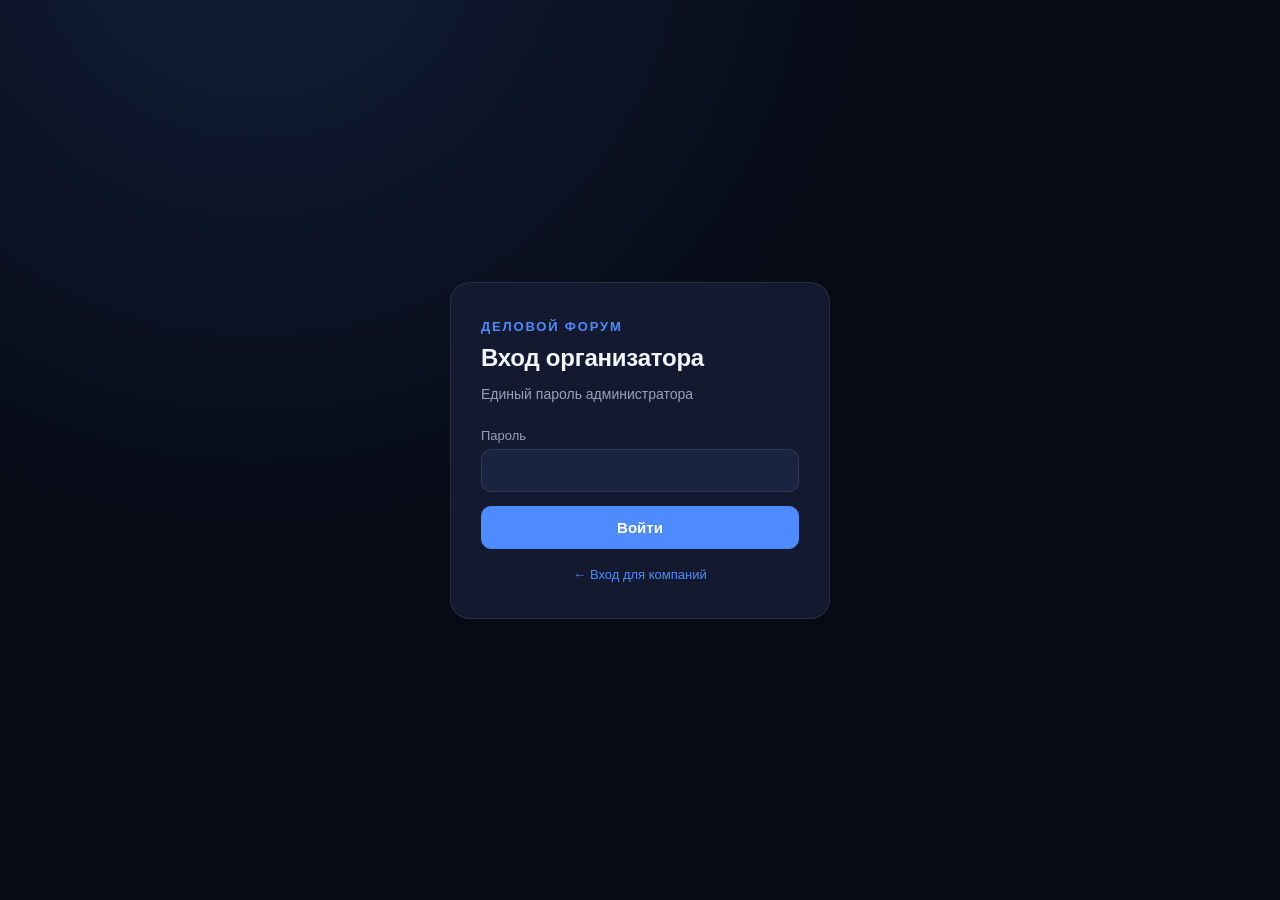
==== admin.html @ ad267786 "Add B2B business-matchmaking app for forum networking Static Tinder-style swipe app for business-for" ====
<!doctype html>
<html lang="ru">
<head>
  <meta charset="UTF-8" />
  <meta name="viewport" content="width=device-width, initial-scale=1, viewport-fit=cover" />
  <title>Админ-панель — деловые знакомства форума</title>
  <link rel="stylesheet" href="css/style.css" />
</head>
<body>
  <!-- Экран входа админа -->
  <div class="auth-page" id="adminLoginScreen">
    <div class="auth-box card-surface">
      <div class="brand">Деловой форум</div>
      <h1>Вход организатора</h1>
      <p class="sub">Единый пароль администратора</p>

      <div class="auth-error" id="adminLoginError"></div>

      <form id="adminLoginForm">
        <div class="field">
          <label for="adminPassword">Пароль</label>
          <input id="adminPassword" type="password" autocomplete="current-password" required />
        </div>
        <button class="btn btn--primary btn--block" type="submit" id="adminLoginBtn">Войти</button>
      </form>

      <div class="auth-footer-link">
        <a href="index.html">← Вход для компаний</a>
      </div>
    </div>
  </div>

  <!-- Панель администратора -->
  <div class="admin-shell" id="adminPanel" hidden>
    <div class="admin-header">
      <h1>Компании-участники</h1>
      <div style="display:flex; gap:10px;">
        <button class="btn" id="adminLogoutBtn">Выйти</button>
        <button class="btn btn--primary" id="openAddFormBtn">+ Добавить компанию</button>
      </div>
    </div>

    <div id="newCredentialsPanel"></div>

    <div class="admin-table-wrap card-surface" style="padding: 6px;">
      <table class="admin-table">
        <thead>
          <tr>
            <th>Компания</th>
            <th>Сфера</th>
            <th>Контакт</th>
            <th>Доступ</th>
            <th></th>
          </tr>
        </thead>
        <tbody id="companiesTableBody"></tbody>
      </table>
    </div>
  </div>

  <!-- Форма добавления/редактирования -->
  <div class="modal-overlay" id="companyFormModal">
    <div class="modal-sheet" style="max-width:640px;">
      <h3 id="companyFormTitle" style="margin-bottom:16px;">Добавить компанию</h3>
      <form id="companyForm">
        <input type="hidden" id="companyId" />
        <div class="form-grid">
          <div class="field field--full">
            <label>Название компании</label>
            <input id="f_name" required />
          </div>
          <div class="field field--full">
            <label>Ссылка на фото (URL)</label>
            <input id="f_photo_url" type="url" placeholder="https://…" />
          </div>
          <div class="field">
            <label>Сфера деятельности</label>
            <input id="f_industry" />
          </div>
          <div class="field">
            <label>Имя контактного лица</label>
            <input id="f_contact_first_name" />
          </div>
          <div class="field field--full">
            <label>Чем занимается</label>
            <textarea id="f_description" rows="2"></textarea>
          </div>
          <div class="field field--full">
            <label>Что предлагает</label>
            <textarea id="f_offer" rows="2"></textarea>
          </div>
          <div class="field field--full">
            <label>Что интересно обсудить</label>
            <textarea id="f_discuss_topics" rows="2"></textarea>
          </div>
          <div class="field">
            <label>Логин</label>
            <input id="f_username" required />
          </div>
          <div class="field">
            <label>Пароль <span id="passwordHint" style="color:var(--text-faint); font-weight:400;"></span></label>
            <div style="display:flex; gap:6px;">
              <input id="f_password" autocomplete="new-password" />
              <button type="button" class="btn btn--sm" id="genPasswordBtn">Сгенерировать</button>
            </div>
          </div>
        </div>
        <div style="display:flex; gap:10px; margin-top:20px; justify-content:flex-end;">
          <button type="button" class="btn" id="cancelFormBtn">Отмена</button>
          <button type="submit" class="btn btn--primary" id="saveCompanyBtn">Сохранить</button>
        </div>
      </form>
    </div>
  </div>

  <script type="module" src="js/admin.js"></script>
</body>
</html>
---- css/style.css ----
:root {
  --bg: #070b16;
  --bg-elev: #0d1326;
  --surface: #131a30;
  --surface-2: #1a2340;
  --border: rgba(255, 255, 255, 0.09);
  --text: #f4f6fb;
  --text-dim: #97a1bd;
  --text-faint: #5f6a8a;
  --accent: #4d8bff;
  --accent-strong: #3670e0;
  --accent-soft: rgba(77, 139, 255, 0.14);
  --danger: #ef5b5b;
  --success: #34c98a;
  --radius: 14px;
  --radius-lg: 20px;
  --shadow: 0 20px 50px rgba(0, 0, 0, 0.45);
  --font: 'Inter', -apple-system, BlinkMacSystemFont, 'Segoe UI', Roboto, Arial, sans-serif;
}

* { box-sizing: border-box; }

html, body {
  margin: 0;
  padding: 0;
  background: var(--bg);
  color: var(--text);
  font-family: var(--font);
  -webkit-tap-highlight-color: transparent;
}

body {
  min-height: 100svh;
  display: flex;
  flex-direction: column;
}

a { color: var(--accent); text-decoration: none; }

h1, h2, h3 { margin: 0; font-weight: 700; letter-spacing: -0.01em; }

button { font-family: inherit; }

input, textarea {
  font-family: inherit;
  background: var(--surface-2);
  border: 1px solid var(--border);
  color: var(--text);
  border-radius: 10px;
  padding: 12px 14px;
  font-size: 15px;
  width: 100%;
}
input::placeholder, textarea::placeholder { color: var(--text-faint); }
input:focus, textarea:focus {
  outline: none;
  border-color: var(--accent);
  box-shadow: 0 0 0 3px var(--accent-soft);
}

.btn {
  display: inline-flex;
  align-items: center;
  justify-content: center;
  gap: 8px;
  padding: 12px 20px;
  border-radius: 10px;
  border: 1px solid var(--border);
  background: var(--surface-2);
  color: var(--text);
  font-size: 15px;
  font-weight: 600;
  cursor: pointer;
  transition: transform 0.15s ease, background 0.15s ease, border-color 0.15s ease;
}
.btn:hover { border-color: var(--accent); }
.btn:active { transform: scale(0.97); }
.btn--primary { background: var(--accent); border-color: var(--accent); color: #fff; }
.btn--primary:hover { background: var(--accent-strong); }
.btn--danger { background: transparent; border-color: var(--danger); color: var(--danger); }
.btn--ghost { background: transparent; }
.btn--block { width: 100%; }
.btn--sm { padding: 8px 12px; font-size: 13px; }
.btn:disabled { opacity: 0.5; cursor: not-allowed; }

.card-surface {
  background: var(--surface);
  border: 1px solid var(--border);
  border-radius: var(--radius-lg);
}

/* ---------- Auth screens ---------- */
.auth-page {
  flex: 1;
  display: flex;
  align-items: center;
  justify-content: center;
  padding: 24px;
  background:
    radial-gradient(circle at 20% -10%, rgba(77, 139, 255, 0.15), transparent 45%),
    var(--bg);
}
.auth-box {
  width: 100%;
  max-width: 380px;
  padding: 36px 30px;
}
.auth-box .brand {
  font-size: 13px;
  text-transform: uppercase;
  letter-spacing: 0.14em;
  color: var(--accent);
  margin-bottom: 10px;
  font-weight: 700;
}
.auth-box h1 { font-size: 24px; margin-bottom: 6px; }
.auth-box .sub { color: var(--text-dim); font-size: 14px; margin-bottom: 26px; }
.field { margin-bottom: 14px; }
.field label { display: block; font-size: 13px; color: var(--text-dim); margin-bottom: 6px; }
.auth-error {
  background: rgba(239, 91, 91, 0.12);
  border: 1px solid rgba(239, 91, 91, 0.35);
  color: #ffb3b3;
  font-size: 13px;
  padding: 10px 12px;
  border-radius: 8px;
  margin-bottom: 14px;
  display: none;
}
.auth-error.is-visible { display: block; }
.auth-footer-link { text-align: center; margin-top: 18px; font-size: 13px; color: var(--text-dim); }

/* ---------- App shell ---------- */
.app-shell { flex: 1; display: flex; flex-direction: column; min-height: 100svh; }
.app-header {
  position: sticky;
  top: 0;
  z-index: 20;
  display: flex;
  align-items: center;
  justify-content: space-between;
  padding: 14px 18px;
  background: rgba(7, 11, 22, 0.9);
  backdrop-filter: blur(10px);
  border-bottom: 1px solid var(--border);
}
.app-header .brand { font-weight: 700; font-size: 16px; }
.app-header .brand span { color: var(--accent); }
.app-header .company-name { font-size: 13px; color: var(--text-dim); }
.icon-btn {
  background: none; border: none; color: var(--text-dim); cursor: pointer;
  padding: 6px; border-radius: 8px; font-size: 13px;
}
.icon-btn:hover { color: var(--text); }

.app-main { flex: 1; overflow-y: auto; padding: 20px 16px 100px; max-width: 640px; margin: 0 auto; width: 100%; }

.tabbar {
  position: fixed;
  bottom: 0; left: 0; right: 0;
  display: flex;
  background: rgba(13, 19, 38, 0.95);
  backdrop-filter: blur(12px);
  border-top: 1px solid var(--border);
  z-index: 30;
  padding-bottom: env(safe-area-inset-bottom, 0);
}
.tabbar__item {
  flex: 1;
  display: flex;
  flex-direction: column;
  align-items: center;
  gap: 4px;
  padding: 10px 0 8px;
  background: none;
  border: none;
  color: var(--text-faint);
  cursor: pointer;
  font-size: 12px;
  position: relative;
}
.tabbar__item.is-active { color: var(--accent); }
.tabbar__icon { font-size: 20px; line-height: 1; }
.badge {
  position: absolute;
  top: 2px;
  right: calc(50% - 26px);
  background: var(--danger);
  color: #fff;
  font-size: 10px;
  font-weight: 700;
  min-width: 17px;
  height: 17px;
  border-radius: 9px;
  display: flex;
  align-items: center;
  justify-content: center;
  padding: 0 4px;
}

.view { display: none; }
.view.is-active { display: block; }

/* ---------- Swipe feed ---------- */
.stack {
  position: relative;
  height: min(560px, 68svh);
  max-width: 380px;
  margin: 0 auto;
}
.swipe-card {
  position: absolute;
  inset: 0;
  border-radius: var(--radius-lg);
  overflow: hidden;
  background: var(--surface);
  border: 1px solid var(--border);
  box-shadow: var(--shadow);
  touch-action: none;
  user-select: none;
  cursor: grab;
  display: flex;
  flex-direction: column;
}
.swipe-card:active { cursor: grabbing; }
.swipe-card__photo {
  width: 100%;
  height: 55%;
  object-fit: cover;
  background: var(--surface-2);
  flex-shrink: 0;
  pointer-events: none;
}
.swipe-card__body { padding: 18px 20px; overflow-y: auto; flex: 1; }
.swipe-card__name { font-size: 20px; margin-bottom: 4px; }
.swipe-card__industry { color: var(--accent); font-size: 13px; font-weight: 600; margin-bottom: 12px; }
.swipe-card__section { margin-bottom: 12px; }
.swipe-card__section-title { font-size: 11px; text-transform: uppercase; letter-spacing: 0.08em; color: var(--text-faint); margin-bottom: 4px; }
.swipe-card__section-text { font-size: 14px; color: var(--text-dim); line-height: 1.5; }
.swipe-card__contact { font-size: 13px; color: var(--text-dim); margin-top: 10px; }
.swipe-card--collapsed .swipe-card__body { max-height: 60px; overflow: hidden; }
.swipe-card__hint { text-align: center; font-size: 12px; color: var(--text-faint); padding: 6px 0 0; }

.swipe-badge {
  position: absolute;
  top: 22px;
  padding: 6px 14px;
  border: 3px solid;
  border-radius: 8px;
  font-weight: 800;
  font-size: 20px;
  text-transform: uppercase;
  letter-spacing: 0.05em;
  opacity: 0;
  pointer-events: none;
}
.swipe-badge--like { left: 20px; color: var(--success); border-color: var(--success); transform: rotate(-12deg); }
.swipe-badge--nope { right: 20px; color: var(--danger); border-color: var(--danger); transform: rotate(12deg); }

.swipe-actions {
  display: flex;
  justify-content: center;
  gap: 22px;
  margin-top: 22px;
}
.round-btn {
  width: 58px; height: 58px;
  border-radius: 50%;
  border: 1px solid var(--border);
  background: var(--surface);
  color: var(--text);
  font-size: 24px;
  display: flex; align-items: center; justify-content: center;
  cursor: pointer;
  box-shadow: 0 8px 20px rgba(0,0,0,0.3);
}
.round-btn--nope { color: var(--danger); }
.round-btn--like { color: var(--success); }
.round-btn:active { transform: scale(0.92); }

.empty-state {
  text-align: center;
  color: var(--text-dim);
  padding: 60px 20px;
  font-size: 15px;
}
.empty-state__icon { font-size: 40px; margin-bottom: 12px; }

/* ---------- Lists (invitations / dialogs) ---------- */
.list-item {
  display: flex;
  align-items: center;
  gap: 12px;
  padding: 12px;
  border-radius: var(--radius);
  cursor: pointer;
  margin-bottom: 8px;
  border: 1px solid transparent;
}
.list-item:hover { background: var(--surface); border-color: var(--border); }
.list-item.is-declined { opacity: 0.45; }
.list-item__avatar {
  width: 52px; height: 52px; border-radius: 50%;
  object-fit: cover; flex-shrink: 0; background: var(--surface-2);
}
.list-item__main { flex: 1; min-width: 0; }
.list-item__title { font-size: 15px; font-weight: 600; display: flex; align-items: center; gap: 6px; }
.list-item__subtitle {
  font-size: 13px; color: var(--text-dim);
  overflow: hidden; text-overflow: ellipsis; white-space: nowrap;
}
.pill {
  font-size: 10px;
  padding: 2px 8px;
  border-radius: 20px;
  background: var(--surface-2);
  color: var(--text-faint);
  font-weight: 600;
}
.pill--new { background: var(--accent-soft); color: var(--accent); }
.list-item__time { font-size: 11px; color: var(--text-faint); flex-shrink: 0; }

/* ---------- Chat ---------- */
/* Full-viewport overlay (not nested in app-main's own scroll container) so
   there is exactly one scroll region (.chat-messages) and no sticky-offset
   math tied to the outer header's height. */
.chat-view { position: fixed; inset: 0; z-index: 40; background: var(--bg); display: flex; flex-direction: column; }
.chat-header {
  display: flex; align-items: center; gap: 10px;
  padding: 12px 16px;
  border-bottom: 1px solid var(--border);
  background: var(--bg);
  flex-shrink: 0;
}
.chat-header__avatar { width: 36px; height: 36px; border-radius: 50%; object-fit: cover; }
.chat-messages {
  flex: 1; overflow-y: auto; padding: 16px; display: flex; flex-direction: column; gap: 8px;
}
.msg {
  max-width: 78%;
  padding: 10px 13px;
  border-radius: 14px;
  font-size: 14px;
  line-height: 1.4;
  word-break: break-word;
}
.msg--in { align-self: flex-start; background: var(--surface-2); border-bottom-left-radius: 4px; }
.msg--out { align-self: flex-end; background: var(--accent); color: #fff; border-bottom-right-radius: 4px; }
.chat-input-row {
  display: flex; gap: 8px; padding: 12px 16px;
  border-top: 1px solid var(--border);
  background: var(--bg);
}
.chat-input-row textarea { resize: none; height: 44px; }

/* ---------- Modal / card-detail overlay ---------- */
.modal-overlay {
  position: fixed; inset: 0; background: rgba(4, 6, 14, 0.7);
  display: flex; align-items: flex-end; justify-content: center;
  z-index: 50; opacity: 0; pointer-events: none; transition: opacity 0.2s ease;
}
.modal-overlay.is-open { opacity: 1; pointer-events: auto; }
.modal-sheet {
  width: 100%; max-width: 480px;
  background: var(--surface);
  border-radius: 20px 20px 0 0;
  padding: 22px;
  max-height: 85svh; overflow-y: auto;
  transform: translateY(20px);
  transition: transform 0.2s ease;
}
.modal-overlay.is-open .modal-sheet { transform: translateY(0); }

/* ---------- Admin ---------- */
.admin-shell { max-width: 980px; margin: 0 auto; padding: 24px 18px 60px; }
.admin-header { display: flex; align-items: center; justify-content: space-between; margin-bottom: 22px; flex-wrap: wrap; gap: 10px; }
.admin-header h1 { font-size: 20px; }
.admin-table-wrap { overflow-x: auto; }
table.admin-table { width: 100%; border-collapse: collapse; font-size: 13px; }
table.admin-table th {
  text-align: left; padding: 10px 12px; color: var(--text-faint);
  font-size: 11px; text-transform: uppercase; letter-spacing: 0.05em;
  border-bottom: 1px solid var(--border);
}
table.admin-table td { padding: 10px 12px; border-bottom: 1px solid var(--border); vertical-align: middle; }
table.admin-table tr:hover td { background: rgba(255,255,255,0.02); }
.credential-chip {
  display: inline-flex; align-items: center; gap: 6px;
  background: var(--surface-2); padding: 4px 8px; border-radius: 6px;
  font-family: 'SFMono-Regular', Consolas, monospace; font-size: 12px;
}
.credential-chip button { background: none; border: none; color: var(--accent); cursor: pointer; font-size: 12px; }
.row-actions { display: flex; gap: 6px; }

.form-grid { display: grid; grid-template-columns: 1fr 1fr; gap: 14px; }
.form-grid .field--full { grid-column: 1 / -1; }
@media (max-width: 600px) { .form-grid { grid-template-columns: 1fr; } }

.credentials-panel {
  background: var(--accent-soft);
  border: 1px solid rgba(77,139,255,0.4);
  border-radius: var(--radius);
  padding: 16px;
  margin-bottom: 20px;
}
.credentials-panel h3 { font-size: 14px; margin-bottom: 10px; }

.toast {
  position: fixed;
  left: 50%; bottom: 90px;
  transform: translateX(-50%) translateY(10px);
  background: var(--surface-2);
  border: 1px solid var(--border);
  color: var(--text);
  padding: 10px 18px;
  border-radius: 10px;
  font-size: 13px;
  z-index: 100;
  opacity: 0;
  pointer-events: none;
  transition: opacity 0.2s ease, transform 0.2s ease;
  box-shadow: var(--shadow);
}
.toast.is-visible { opacity: 1; transform: translateX(-50%) translateY(0); }
.toast--error { border-color: var(--danger); }
.toast--success { border-color: var(--success); }

.spinner {
  width: 22px; height: 22px; border-radius: 50%;
  border: 3px solid var(--border); border-top-color: var(--accent);
  animation: spin 0.7s linear infinite;
  margin: 30px auto;
}
@keyframes spin { to { transform: rotate(360deg); } }

.match-overlay {
  position: fixed; inset: 0; z-index: 60;
  background: rgba(4,6,14,0.85);
  display: flex; align-items: center; justify-content: center;
  opacity: 0; pointer-events: none; transition: opacity 0.25s ease;
  text-align: center; padding: 24px;
}
.match-overlay.is-open { opacity: 1; pointer-events: auto; }
.match-overlay h2 { font-size: 30px; color: var(--success); margin-bottom: 10px; }
.match-overlay p { color: var(--text-dim); margin-bottom: 24px; }
.match-avatars { display: flex; justify-content: center; gap: -10px; margin-bottom: 20px; }
.match-avatars img { width: 76px; height: 76px; border-radius: 50%; border: 3px solid var(--bg); object-fit: cover; margin: 0 -12px; }
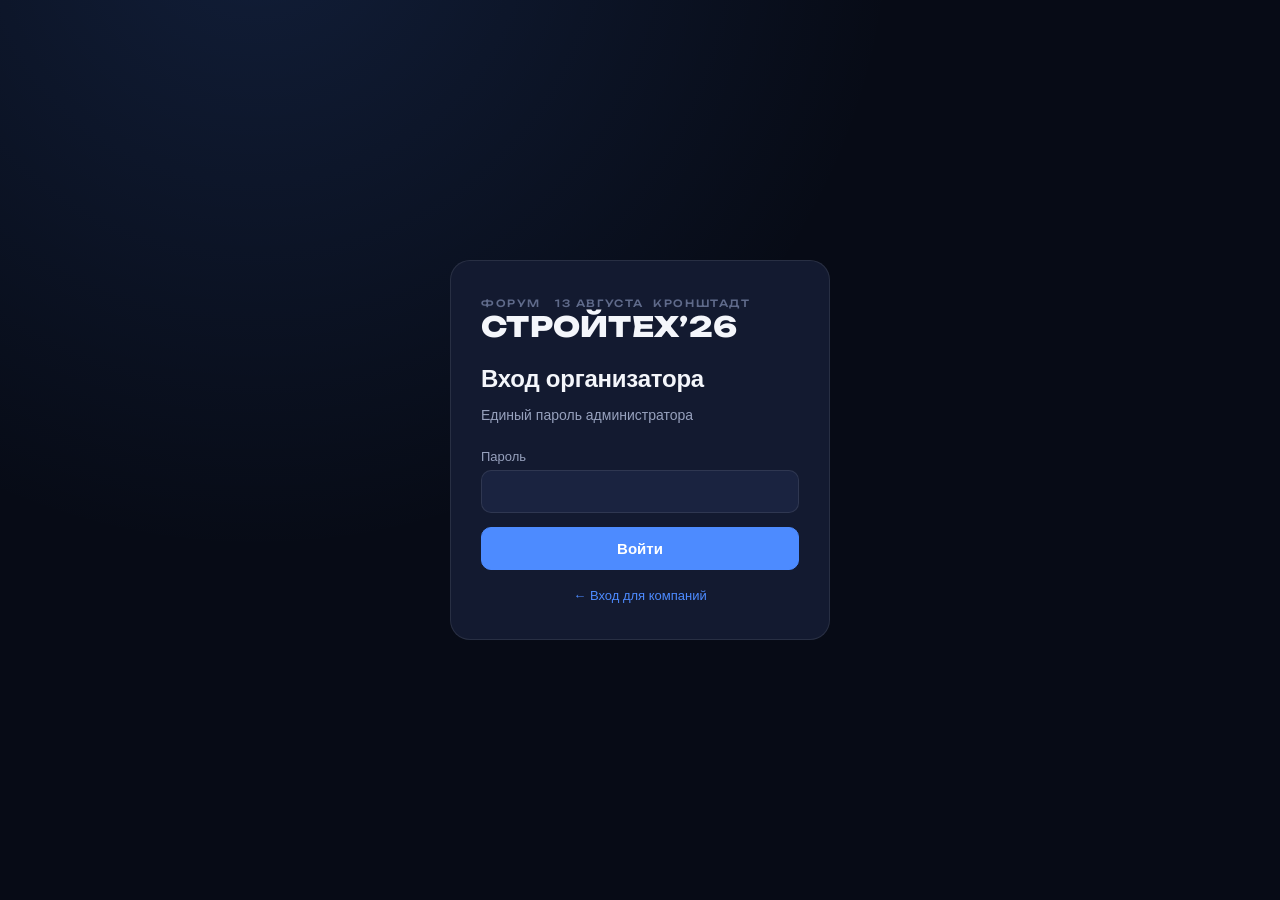
==== commit f5ddc39e: "Replace "Деловой форум" text with a Стройтех'26 logo lockup Recreated as text/CSS (Unbounded font, u" ====
--- a/admin.html
+++ b/admin.html
@@ -4,13 +4,19 @@
   <meta charset="UTF-8" />
   <meta name="viewport" content="width=device-width, initial-scale=1, viewport-fit=cover" />
   <title>Админ-панель — деловые знакомства форума</title>
+  <link rel="preconnect" href="https://fonts.googleapis.com" />
+  <link rel="preconnect" href="https://fonts.gstatic.com" crossorigin />
+  <link href="https://fonts.googleapis.com/css2?family=Unbounded:wght@500;700;800&display=swap" rel="stylesheet" />
   <link rel="stylesheet" href="css/style.css" />
 </head>
 <body>
   <!-- Экран входа админа -->
   <div class="auth-page" id="adminLoginScreen">
     <div class="auth-box card-surface">
-      <div class="brand">Деловой форум</div>
+      <div class="event-logo">
+        <div class="event-logo__eyebrow"><span>Форум</span><span>13 августа&nbsp;&nbsp;Кронштадт</span></div>
+        <div class="event-logo__title">Стройтех’26</div>
+      </div>
       <h1>Вход организатора</h1>
       <p class="sub">Единый пароль администратора</p>
 
@@ -33,7 +39,13 @@
   <!-- Панель администратора -->
   <div class="admin-shell" id="adminPanel" hidden>
     <div class="admin-header">
-      <h1>Компании-участники</h1>
+      <div>
+        <div class="event-logo">
+          <div class="event-logo__eyebrow"><span>Форум</span><span>13 августа&nbsp;&nbsp;Кронштадт</span></div>
+          <div class="event-logo__title">Стройтех’26</div>
+        </div>
+        <h1>Компании-участники</h1>
+      </div>
       <div style="display:flex; gap:10px;">
         <button class="btn" id="adminLogoutBtn">Выйти</button>
         <button class="btn btn--primary" id="openAddFormBtn">+ Добавить компанию</button>
@@ -75,7 +87,18 @@
           </div>
           <div class="field">
             <label>Сфера деятельности</label>
-            <input id="f_industry" />
+            <select id="f_industry" required>
+              <option value="" disabled selected>— Выберите сферу —</option>
+              <option>Строительство</option>
+              <option>ИТ</option>
+              <option>Сельское хозяйство</option>
+              <option>Промышленность</option>
+              <option>Логистика</option>
+              <option>Финансы</option>
+              <option>Недвижимость</option>
+              <option>Розничная торговля</option>
+              <option>Другое</option>
+            </select>
           </div>
           <div class="field">
             <label>Имя контактного лица</label>
--- a/css/style.css
+++ b/css/style.css
@@ -16,6 +16,7 @@
   --radius-lg: 20px;
   --shadow: 0 20px 50px rgba(0, 0, 0, 0.45);
   --font: 'Inter', -apple-system, BlinkMacSystemFont, 'Segoe UI', Roboto, Arial, sans-serif;
+  --font-display: 'Unbounded', var(--font);
 }
 
 * { box-sizing: border-box; }
@@ -41,7 +42,7 @@
 
 button { font-family: inherit; }
 
-input, textarea {
+input, textarea, select {
   font-family: inherit;
   background: var(--surface-2);
   border: 1px solid var(--border);
@@ -51,8 +52,10 @@
   font-size: 15px;
   width: 100%;
 }
+select { appearance: none; background-image: url("data:image/svg+xml;charset=UTF-8,%3Csvg xmlns='http://www.w3.org/2000/svg' viewBox='0 0 20 20' fill='none'%3E%3Cpath d='M5 8l5 5 5-5' stroke='%2397a1bd' stroke-width='1.6' stroke-linecap='round' stroke-linejoin='round'/%3E%3C/svg%3E"); background-repeat: no-repeat; background-position: right 12px center; padding-right: 36px; }
+select:invalid { color: var(--text-faint); }
 input::placeholder, textarea::placeholder { color: var(--text-faint); }
-input:focus, textarea:focus {
+input:focus, textarea:focus, select:focus {
   outline: none;
   border-color: var(--accent);
   box-shadow: 0 0 0 3px var(--accent-soft);
@@ -105,15 +108,37 @@
   max-width: 380px;
   padding: 36px 30px;
 }
-.auth-box .brand {
-  font-size: 13px;
+.auth-box .event-logo { margin-bottom: 24px; }
+.auth-box h1 { font-size: 24px; margin-bottom: 6px; }
+
+/* ---------- Event logo (лого форума, текстовый леттеринг) ---------- */
+.event-logo { display: flex; flex-direction: column; gap: 4px; width: fit-content; max-width: 100%; }
+.event-logo__eyebrow {
+  display: flex;
+  justify-content: space-between;
+  gap: 14px;
+  font-family: var(--font-display);
+  font-weight: 500;
+  letter-spacing: 0.16em;
   text-transform: uppercase;
-  letter-spacing: 0.14em;
-  color: var(--accent);
-  margin-bottom: 10px;
-  font-weight: 700;
-}
-.auth-box h1 { font-size: 24px; margin-bottom: 6px; }
+  color: var(--text-faint);
+  white-space: nowrap;
+}
+.event-logo__title {
+  font-family: var(--font-display);
+  font-weight: 800;
+  letter-spacing: 0.01em;
+  text-transform: uppercase;
+  color: var(--text);
+  line-height: 1;
+}
+.auth-box .event-logo__eyebrow { font-size: 10px; }
+.auth-box .event-logo__title { font-size: 28px; }
+.app-header .event-logo__eyebrow,
+.admin-header .event-logo__eyebrow { font-size: 8px; letter-spacing: 0.12em; }
+.app-header .event-logo__title,
+.admin-header .event-logo__title { font-size: 16px; }
+.admin-header .event-logo { margin-bottom: 4px; }
 .auth-box .sub { color: var(--text-dim); font-size: 14px; margin-bottom: 26px; }
 .field { margin-bottom: 14px; }
 .field label { display: block; font-size: 13px; color: var(--text-dim); margin-bottom: 6px; }
@@ -144,8 +169,6 @@
   backdrop-filter: blur(10px);
   border-bottom: 1px solid var(--border);
 }
-.app-header .brand { font-weight: 700; font-size: 16px; }
-.app-header .brand span { color: var(--accent); }
 .app-header .company-name { font-size: 13px; color: var(--text-dim); }
 .icon-btn {
   background: none; border: none; color: var(--text-dim); cursor: pointer;
@@ -232,14 +255,23 @@
   pointer-events: none;
 }
 .swipe-card__body { padding: 18px 20px; overflow-y: auto; flex: 1; }
+
+/* Used when a card is shown inside a modal popup instead of the swipe
+   stack: sizes to its own content (single scroll region = the modal
+   sheet) instead of filling a fixed-height absolutely-positioned box. */
+.swipe-card--static { position: relative; inset: auto; height: auto; cursor: default; touch-action: auto; }
+.swipe-card--static .swipe-card__photo { height: 200px; }
+.swipe-card--static .swipe-card__body { overflow-y: visible; }
 .swipe-card__name { font-size: 20px; margin-bottom: 4px; }
 .swipe-card__industry { color: var(--accent); font-size: 13px; font-weight: 600; margin-bottom: 12px; }
 .swipe-card__section { margin-bottom: 12px; }
 .swipe-card__section-title { font-size: 11px; text-transform: uppercase; letter-spacing: 0.08em; color: var(--text-faint); margin-bottom: 4px; }
 .swipe-card__section-text { font-size: 14px; color: var(--text-dim); line-height: 1.5; }
 .swipe-card__contact { font-size: 13px; color: var(--text-dim); margin-top: 10px; }
-.swipe-card--collapsed .swipe-card__body { max-height: 60px; overflow: hidden; }
-.swipe-card__hint { text-align: center; font-size: 12px; color: var(--text-faint); padding: 6px 0 0; }
+.swipe-card__more { display: flex; flex-direction: column; gap: 12px; }
+.swipe-card--collapsed .swipe-card__more { display: none; }
+.swipe-card__hint { display: none; text-align: center; font-size: 12px; color: var(--text-faint); padding: 6px 0 0; }
+.swipe-card--collapsed .swipe-card__hint { display: block; }
 
 .swipe-badge {
   position: absolute;
@@ -354,22 +386,31 @@
 .chat-input-row textarea { resize: none; height: 44px; }
 
 /* ---------- Modal / card-detail overlay ---------- */
+/* Centered over the page (roughly where the card itself sits) rather than a
+   bottom sheet — a bottom sheet that grows taller than its content reads as
+   "sliding off the bottom"; a centered card that covers what's behind it
+   reads as "this is the card, just bigger". */
 .modal-overlay {
-  position: fixed; inset: 0; background: rgba(4, 6, 14, 0.7);
-  display: flex; align-items: flex-end; justify-content: center;
+  position: fixed; inset: 0; background: rgba(4, 6, 14, 0.72);
+  display: flex; align-items: center; justify-content: center;
+  padding: 20px;
   z-index: 50; opacity: 0; pointer-events: none; transition: opacity 0.2s ease;
 }
 .modal-overlay.is-open { opacity: 1; pointer-events: auto; }
 .modal-sheet {
-  width: 100%; max-width: 480px;
+  width: 100%; max-width: 400px;
   background: var(--surface);
-  border-radius: 20px 20px 0 0;
+  border-radius: var(--radius-lg);
   padding: 22px;
-  max-height: 85svh; overflow-y: auto;
-  transform: translateY(20px);
-  transition: transform 0.2s ease;
-}
-.modal-overlay.is-open .modal-sheet { transform: translateY(0); }
+  max-height: 88svh; overflow-y: auto;
+  transform: scale(0.96);
+  opacity: 0;
+  transition: transform 0.2s ease, opacity 0.2s ease;
+}
+.modal-overlay.is-open .modal-sheet { transform: scale(1); opacity: 1; }
+@media (prefers-reduced-motion: reduce) {
+  .modal-sheet { transition: opacity 0.2s ease; transform: none; }
+}
 
 /* ---------- Admin ---------- */
 .admin-shell { max-width: 980px; margin: 0 auto; padding: 24px 18px 60px; }
